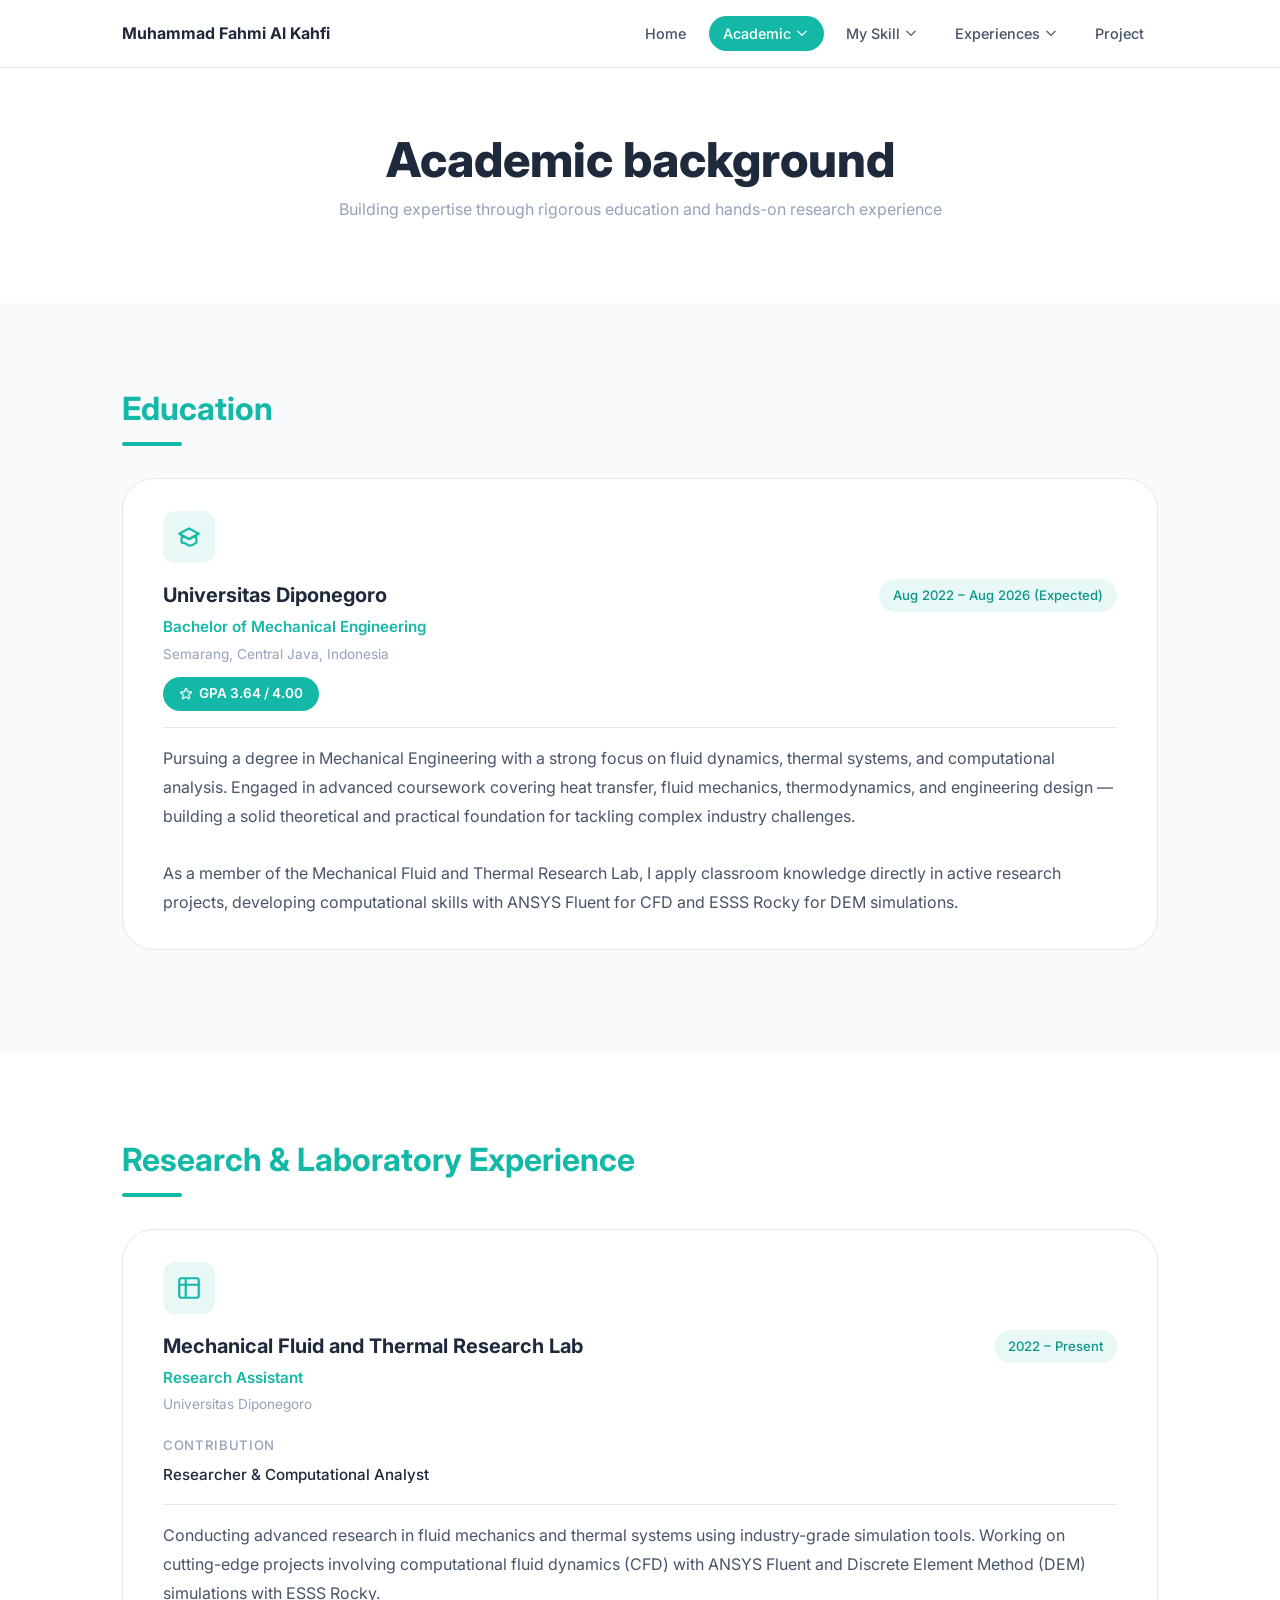
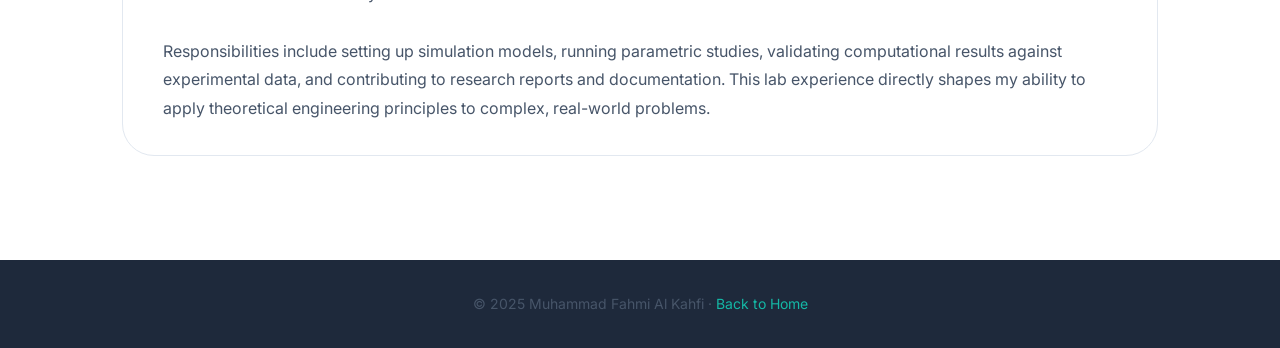
==== academic.html @ cd157254 "Initial commit - portfolio website" ====
<!DOCTYPE html>
<html lang="en">
<head>
  <meta charset="UTF-8" />
  <meta name="viewport" content="width=device-width, initial-scale=1.0" />
  <title>Academic — Muhammad Fahmi Al Kahfi</title>
  <link rel="stylesheet" href="assets/style.css" />
  <style>
    .academic-card {
      background: var(--white);
      border: 1px solid var(--border);
      border-radius: var(--radius-xl);
      padding: 2rem 2.5rem;
      margin-bottom: 1.5rem;
      transition: box-shadow var(--transition), transform var(--transition);
    }
    .academic-card:hover { box-shadow: var(--shadow-lg); transform: translateY(-3px); }

    .academic-card-header {
      display: flex;
      justify-content: space-between;
      align-items: flex-start;
      flex-wrap: wrap;
      gap: 1rem;
      margin-bottom: 1rem;
    }
    .academic-icon {
      width: 52px; height: 52px;
      background: var(--teal-soft);
      border-radius: var(--radius-md);
      display: flex; align-items: center; justify-content: center;
      color: var(--teal);
      margin-bottom: 1rem;
    }
    .academic-icon svg { width: 26px; height: 26px; }
    .academic-institution { font-size: 1.25rem; font-weight: 700; color: var(--dark); margin-bottom: 0.25rem; }
    .academic-role { color: var(--teal); font-weight: 600; font-size: 0.95rem; margin-bottom: 0.25rem; }
    .academic-meta { font-size: 0.85rem; color: var(--muted); }
    .academic-period {
      background: var(--teal-soft);
      color: var(--teal-dark);
      padding: 6px 14px;
      border-radius: 20px;
      font-size: 0.82rem;
      font-weight: 500;
      white-space: nowrap;
    }
    .gpa-badge {
      display: inline-flex;
      align-items: center;
      gap: 6px;
      background: var(--teal);
      color: var(--white);
      padding: 6px 16px;
      border-radius: 20px;
      font-size: 0.85rem;
      font-weight: 600;
      margin-top: 0.75rem;
    }
    .academic-desc {
      margin-top: 1rem;
      padding-top: 1rem;
      border-top: 1px solid var(--border);
      color: var(--mid);
      line-height: 1.8;
    }
    .paper-link {
      display: inline-flex;
      align-items: center;
      gap: 6px;
      margin-top: 1rem;
      color: var(--teal);
      font-size: 0.875rem;
      font-weight: 500;
      padding: 6px 14px;
      border: 1.5px solid var(--teal);
      border-radius: 20px;
      transition: all var(--transition);
    }
    .paper-link:hover { background: var(--teal); color: var(--white); }
    .paper-link svg { width: 15px; height: 15px; }
    .section-header { margin-bottom: 2rem; }
  </style>
</head>
<body>

<!-- ========== NAVBAR ========== -->
<nav class="navbar">
  <div class="container">
    <a href="index.html" class="nav-brand">Muhammad Fahmi Al Kahfi</a>
    <button class="nav-toggle" aria-label="Toggle menu">
      <svg fill="none" stroke="currentColor" viewBox="0 0 24 24"><path stroke-linecap="round" stroke-linejoin="round" stroke-width="2" d="M4 6h16M4 12h16M4 18h16"/></svg>
    </button>
    <ul class="nav-links">
      <li><a href="index.html" class="nav-link">Home</a></li>
      <li class="nav-item">
        <a href="academic.html" class="nav-link active">
          Academic
          <svg fill="none" stroke="currentColor" viewBox="0 0 24 24"><path stroke-linecap="round" stroke-linejoin="round" stroke-width="2" d="M19 9l-7 7-7-7"/></svg>
        </a>
        <div class="dropdown">
          <a href="#education">Diponegoro University</a>
          <a href="#research">Mechanical Fluid &amp; Thermal Research Lab</a>
        </div>
      </li>
      <li class="nav-item">
        <a href="skill.html" class="nav-link">
          My Skill
          <svg fill="none" stroke="currentColor" viewBox="0 0 24 24"><path stroke-linecap="round" stroke-linejoin="round" stroke-width="2" d="M19 9l-7 7-7-7"/></svg>
        </a>
        <div class="dropdown">
          <a href="skill.html#hard">Hard Skill</a>
          <a href="skill.html#soft">Soft Skill</a>
        </div>
      </li>
      <li class="nav-item">
        <a href="experience.html" class="nav-link">
          Experiences
          <svg fill="none" stroke="currentColor" viewBox="0 0 24 24"><path stroke-linecap="round" stroke-linejoin="round" stroke-width="2" d="M19 9l-7 7-7-7"/></svg>
        </a>
        <div class="dropdown">
          <a href="experience.html#professional">Professional</a>
          <a href="experience.html#organisational">Organisational</a>
          <a href="experience.html#other">Other Experience</a>
        </div>
      </li>
      <li><a href="project.html" class="nav-link">Project</a></li>
    </ul>
  </div>
</nav>

<!-- ========== PAGE HERO ========== -->
<div class="section-alt" style="padding: 4rem 0 2rem;">
  <div class="container">
    <h1 class="page-hero-title" data-label="academic.pageTitle">Academic background</h1>
    <p class="page-hero-sub" data-label="academic.pageSub">Building expertise through rigorous education and hands-on research experience</p>
  </div>
</div>

<!-- ========== EDUCATION ========== -->
<section class="section" id="education">
  <div class="container">
    <div class="animate section-header">
      <div class="section-title" data-label="academic.educationTitle">Education</div>
      <div class="divider"></div>
    </div>

    <div id="education-container"><div class="animate academic-card">
      <div class="academic-icon">
        <svg fill="none" stroke="currentColor" viewBox="0 0 24 24"><path stroke-linecap="round" stroke-linejoin="round" stroke-width="2" d="M12 14l9-5-9-5-9 5 9 5z"/><path stroke-linecap="round" stroke-linejoin="round" stroke-width="2" d="M12 14l6.16-3.422a12.083 12.083 0 01.665 6.479A11.952 11.952 0 0012 20.055a11.952 11.952 0 00-6.824-2.998 12.078 12.078 0 01.665-6.479L12 14z"/></svg>
      </div>
      <div class="academic-card-header">
        <div>
          <div class="academic-institution">Universitas Diponegoro</div>
          <div class="academic-role">Bachelor of Mechanical Engineering</div>
          <div class="academic-meta">Semarang, Central Java, Indonesia</div>
          <div class="gpa-badge">
            <svg fill="none" stroke="currentColor" viewBox="0 0 24 24" style="width:14px;height:14px;"><path stroke-linecap="round" stroke-linejoin="round" stroke-width="2" d="M11.049 2.927c.3-.921 1.603-.921 1.902 0l1.519 4.674a1 1 0 00.95.69h4.915c.969 0 1.371 1.24.588 1.81l-3.976 2.888a1 1 0 00-.363 1.118l1.518 4.674c.3.922-.755 1.688-1.538 1.118l-3.976-2.888a1 1 0 00-1.176 0l-3.976 2.888c-.783.57-1.838-.197-1.538-1.118l1.518-4.674a1 1 0 00-.363-1.118l-3.976-2.888c-.784-.57-.38-1.81.588-1.81h4.914a1 1 0 00.951-.69l1.519-4.674z"/></svg>
            GPA 3.64 / 4.00
          </div>
        </div>
        <span class="academic-period">Aug 2022 – Aug 2026 (Expected)</span>
      </div>
      <div class="academic-desc">
        Pursuing a degree in Mechanical Engineering with a strong focus on fluid dynamics, thermal systems, and computational analysis. Engaged in advanced coursework covering heat transfer, fluid mechanics, thermodynamics, and engineering design — building a solid theoretical and practical foundation for tackling complex industry challenges.
        <br><br>
        As a member of the Mechanical Fluid and Thermal Research Lab, I apply classroom knowledge directly in active research projects, developing computational skills with ANSYS Fluent for CFD and ESSS Rocky for DEM simulations.
      </div>
    </div></div>
  </div>
</section>

<!-- ========== RESEARCH / LAB EXPERIENCE ========== -->
<section class="section-alt" id="research">
  <div class="container">
    <div class="animate section-header">
      <div class="section-title" data-label="academic.researchTitle">Research &amp; Laboratory Experience</div>
      <div class="divider"></div>
    </div>

    <div id="research-container"><div class="animate academic-card">
      <div class="academic-icon">
        <svg fill="none" stroke="currentColor" viewBox="0 0 24 24"><path stroke-linecap="round" stroke-linejoin="round" stroke-width="2" d="M9 3H5a2 2 0 00-2 2v4m6-6h10a2 2 0 012 2v4M9 3v18m0 0h10a2 2 0 002-2V9M9 21H5a2 2 0 01-2-2V9m0 0h18"/></svg>
      </div>
      <div class="academic-card-header">
        <div>
          <div class="academic-institution">Mechanical Fluid and Thermal Research Lab</div>
          <div class="academic-role">Research Assistant</div>
          <div class="academic-meta">Universitas Diponegoro · Semarang, Indonesia</div>
        </div>
        <span class="academic-period">2022 – Present</span>
      </div>
      <div style="margin-bottom: 0.75rem;">
        <span style="font-size:0.82rem; color:var(--muted); font-weight:500; text-transform:uppercase; letter-spacing:0.05em;">Contribution</span>
        <p style="margin-top:0.25rem; font-size:0.95rem; color:var(--dark); font-weight:500;">Researcher &amp; Computational Analyst</p>
      </div>
      <div class="academic-desc">
        Conducting advanced research in fluid mechanics and thermal systems using industry-grade simulation tools. Working on cutting-edge projects involving computational fluid dynamics (CFD) with ANSYS Fluent and Discrete Element Method (DEM) simulations with ESSS Rocky.
        <br><br>
        Responsibilities include setting up simulation models, running parametric studies, validating computational results against experimental data, and contributing to research reports and documentation. This lab experience directly shapes my ability to apply theoretical engineering principles to complex, real-world problems.
      </div>
      <!-- Paper link (optional — uncomment when available)
      <a href="#" target="_blank" class="paper-link">
        <svg fill="none" stroke="currentColor" viewBox="0 0 24 24"><path stroke-linecap="round" stroke-linejoin="round" stroke-width="2" d="M10 6H6a2 2 0 00-2 2v10a2 2 0 002 2h10a2 2 0 002-2v-4M14 4h6m0 0v6m0-6L10 14"/></svg>
        View Published Paper
      </a>
      -->
    </div>
  </div></div>
  </div>
</section>

<footer>
  <div class="container">
    <p>© 2025 Muhammad Fahmi Al Kahfi · <a href="index.html">Back to Home</a></p>
  </div>
</footer>

<script src="assets/main.js"></script>
<script src="assets/loader.js" defer></script>
</body>
</html>
---- assets/style.css ----
/* =============================================
   PORTFOLIO — Muhammad Fahmi Al Kahfi
   Design System & Shared Styles
   ============================================= */

/* --- Google Fonts --- */
@import url('https://fonts.googleapis.com/css2?family=Inter:wght@300;400;500;600;700;800&display=swap');

/* --- CSS Variables --- */
:root {
  --teal:        #14B8A6;
  --teal-dark:   #0D9488;
  --teal-light:  #CCFBF1;
  --teal-soft:   rgba(20, 184, 166, 0.1);

  --dark:        #1E293B;
  --mid:         #475569;
  --muted:       #94A3B8;
  --border:      #E2E8F0;
  --bg:          #F8FAFC;
  --white:       #FFFFFF;

  --pink-soft:   rgba(251, 113, 133, 0.25);
  --teal-glow:   rgba(20, 184, 166, 0.30);

  --radius-sm:   8px;
  --radius-md:   12px;
  --radius-lg:   20px;
  --radius-xl:   32px;

  --shadow-sm:   0 1px 3px rgba(0,0,0,0.08);
  --shadow-md:   0 4px 16px rgba(0,0,0,0.08);
  --shadow-lg:   0 8px 32px rgba(0,0,0,0.10);

  --nav-h:       68px;
  --transition:  0.25s ease;
}

/* --- Reset & Base --- */
*, *::before, *::after { box-sizing: border-box; margin: 0; padding: 0; }

html { scroll-behavior: smooth; }

body {
  font-family: 'Inter', sans-serif;
  background: var(--bg);
  color: var(--dark);
  line-height: 1.6;
  -webkit-font-smoothing: antialiased;
}

a { text-decoration: none; color: inherit; }
ul { list-style: none; }
img { max-width: 100%; display: block; }
button { cursor: pointer; font-family: inherit; }

/* --- Typography --- */
h1 { font-size: clamp(2.2rem, 5vw, 3.5rem); font-weight: 800; line-height: 1.15; }
h2 { font-size: clamp(1.6rem, 3vw, 2.2rem); font-weight: 700; line-height: 1.25; }
h3 { font-size: 1.2rem; font-weight: 600; }
h4 { font-size: 1rem; font-weight: 600; }
p  { color: var(--mid); line-height: 1.75; }

.section-title {
  font-size: clamp(1.5rem, 3vw, 2rem);
  font-weight: 700;
  color: var(--teal);
  margin-bottom: 0.5rem;
}
.section-subtitle {
  color: var(--muted);
  font-size: 1rem;
  margin-bottom: 2.5rem;
}
.page-hero-title {
  font-size: clamp(2rem, 4vw, 3rem);
  font-weight: 800;
  color: var(--dark);
  text-align: center;
  margin-bottom: 0.5rem;
}
.page-hero-sub {
  text-align: center;
  color: var(--muted);
  font-size: 1rem;
  margin-bottom: 3rem;
}

/* --- Layout --- */
.container {
  max-width: 1100px;
  margin: 0 auto;
  padding: 0 2rem;
}
.section {
  padding: 5rem 0;
}
.section-alt {
  background: var(--white);
  padding: 5rem 0;
}
.grid-2 { display: grid; grid-template-columns: 1fr 1fr; gap: 1.5rem; }
.grid-3 { display: grid; grid-template-columns: repeat(3, 1fr); gap: 1.5rem; }

/* --- Navbar --- */
.navbar {
  position: sticky;
  top: 0;
  z-index: 1000;
  background: var(--white);
  border-bottom: 1px solid var(--border);
  height: var(--nav-h);
  display: flex;
  align-items: center;
}
.navbar .container {
  display: flex;
  justify-content: space-between;
  align-items: center;
  width: 100%;
}
.nav-brand {
  font-size: 1rem;
  font-weight: 700;
  color: var(--dark);
  white-space: nowrap;
}
.nav-links {
  display: flex;
  align-items: center;
  gap: 0.5rem;
}
.nav-item {
  position: relative;
}
.nav-link {
  display: flex;
  align-items: center;
  gap: 4px;
  padding: 0.4rem 0.9rem;
  border-radius: 20px;
  font-size: 0.9rem;
  font-weight: 500;
  color: var(--mid);
  transition: color var(--transition);
  white-space: nowrap;
}
.nav-link:hover { color: var(--teal); }
.nav-link.active {
  background: var(--teal);
  color: var(--white);
}
.nav-link.active:hover { color: var(--white); }
.nav-link svg { width: 14px; height: 14px; transition: transform var(--transition); }
.nav-item:hover .nav-link svg { transform: rotate(180deg); }

/* Dropdown — top:100% + padding-top bridges the gap so hover stays active */
.dropdown {
  display: none;
  position: absolute;
  top: 100%;
  left: 0;
  min-width: 200px;
  background: var(--white);
  border: 1px solid var(--border);
  border-radius: var(--radius-md);
  box-shadow: var(--shadow-lg);
  overflow: visible;
  z-index: 999;
  padding-top: 8px;
}
/* Invisible bridge so moving mouse into dropdown doesn't break hover */
.dropdown::before {
  content: '';
  position: absolute;
  top: -8px;
  left: 0;
  right: 0;
  height: 8px;
}
/* Visible box starts below the bridge */
.dropdown a:first-child { border-radius: var(--radius-md) var(--radius-md) 0 0; }
.dropdown a:last-child  { border-radius: 0 0 var(--radius-md) var(--radius-md); }
.nav-item:hover .dropdown { display: block; }
.dropdown a {
  display: block;
  padding: 0.7rem 1.2rem;
  font-size: 0.875rem;
  color: var(--mid);
  transition: background var(--transition), color var(--transition);
}
.dropdown a:hover {
  background: var(--teal-soft);
  color: var(--teal-dark);
}

/* Mobile toggle */
.nav-toggle {
  display: none;
  background: none;
  border: none;
  padding: 0.5rem;
  color: var(--dark);
}
.nav-toggle svg { width: 24px; height: 24px; }

/* --- Buttons --- */
.btn {
  display: inline-flex;
  align-items: center;
  gap: 8px;
  padding: 0.65rem 1.5rem;
  border-radius: 20px;
  font-size: 0.9rem;
  font-weight: 500;
  transition: all var(--transition);
  border: 2px solid transparent;
}
.btn-primary {
  background: var(--teal);
  color: var(--white);
  border-color: var(--teal);
}
.btn-primary:hover {
  background: var(--teal-dark);
  border-color: var(--teal-dark);
  transform: translateY(-1px);
  box-shadow: var(--shadow-md);
}
.btn-outline {
  background: transparent;
  color: var(--teal);
  border-color: var(--teal);
}
.btn-outline:hover {
  background: var(--teal);
  color: var(--white);
}
.btn-scroll {
  width: 46px; height: 46px;
  border-radius: 50%;
  background: transparent;
  border: 2px solid var(--teal);
  color: var(--teal);
  display: flex; align-items: center; justify-content: center;
  transition: all var(--transition);
  cursor: pointer;
}
.btn-scroll:hover {
  background: var(--teal);
  color: var(--white);
}
.btn-scroll svg { width: 20px; height: 20px; }

/* --- Cards --- */
.card {
  background: var(--white);
  border: 1px solid var(--border);
  border-radius: var(--radius-lg);
  padding: 1.75rem;
  transition: box-shadow var(--transition), transform var(--transition);
}
.card:hover {
  box-shadow: var(--shadow-lg);
  transform: translateY(-3px);
}
.card-icon {
  width: 44px; height: 44px;
  background: var(--teal-soft);
  border-radius: var(--radius-md);
  display: flex; align-items: center; justify-content: center;
  color: var(--teal);
  margin-bottom: 1rem;
}
.card-icon svg { width: 22px; height: 22px; }

/* --- Tags / Badges --- */
.tag {
  display: inline-flex;
  align-items: center;
  padding: 4px 12px;
  border-radius: 20px;
  font-size: 0.78rem;
  font-weight: 500;
  background: var(--teal-soft);
  color: var(--teal-dark);
  border: 1px solid rgba(20, 184, 166, 0.2);
  transition: all var(--transition);
  cursor: pointer;
}
.tag:hover, .tag.active {
  background: var(--teal);
  color: var(--white);
  border-color: var(--teal);
}
.tag-row {
  display: flex;
  flex-wrap: wrap;
  gap: 0.5rem;
}

/* --- Progress Bar --- */
.progress-wrap { margin-top: 0.75rem; }
.progress-label {
  display: flex;
  justify-content: space-between;
  font-size: 0.8rem;
  color: var(--muted);
  margin-bottom: 4px;
}
.progress-bar {
  height: 6px;
  background: var(--border);
  border-radius: 3px;
  overflow: hidden;
}
.progress-fill {
  height: 100%;
  background: linear-gradient(90deg, var(--teal-dark), var(--teal));
  border-radius: 3px;
  transition: width 1s ease;
  width: 0;
}

/* --- Timeline --- */
.timeline { position: relative; padding-left: 28px; }
.timeline::before {
  content: '';
  position: absolute;
  left: 6px; top: 8px; bottom: 0;
  width: 2px;
  background: var(--border);
}
.timeline-item {
  position: relative;
  margin-bottom: 2rem;
}
.timeline-dot {
  position: absolute;
  left: -24px; top: 6px;
  width: 12px; height: 12px;
  border-radius: 50%;
  background: var(--teal);
  border: 2px solid var(--white);
  box-shadow: 0 0 0 2px var(--teal);
}
.timeline-dot.inactive {
  background: var(--border);
  box-shadow: 0 0 0 2px var(--border);
}
.timeline-meta {
  display: flex;
  justify-content: space-between;
  flex-wrap: wrap;
  gap: 0.25rem;
  margin-bottom: 0.4rem;
}
.timeline-org {
  font-size: 0.85rem;
  color: var(--teal);
  font-weight: 500;
}
.timeline-period {
  font-size: 0.8rem;
  color: var(--muted);
  display: flex;
  align-items: center;
  gap: 4px;
}
.timeline-location {
  font-size: 0.8rem;
  color: var(--muted);
}

/* --- Section Divider --- */
.divider {
  width: 60px;
  height: 4px;
  background: var(--teal);
  border-radius: 2px;
  margin-bottom: 1.5rem;
}

/* --- Link styled --- */
.link-teal {
  color: var(--teal);
  font-size: 0.875rem;
  font-weight: 500;
  display: inline-flex;
  align-items: center;
  gap: 4px;
  transition: color var(--transition);
}
.link-teal:hover { color: var(--teal-dark); }
.link-teal svg { width: 14px; height: 14px; }

/* --- Image Gallery --- */
.img-gallery {
  display: flex;
  gap: 0.75rem;
  overflow-x: auto;
  padding-bottom: 0.5rem;
  scroll-snap-type: x mandatory;
}
.img-gallery::-webkit-scrollbar { height: 4px; }
.img-gallery::-webkit-scrollbar-track { background: var(--border); border-radius: 2px; }
.img-gallery::-webkit-scrollbar-thumb { background: var(--teal); border-radius: 2px; }
.img-gallery img {
  width: 160px;
  height: 110px;
  object-fit: cover;
  border-radius: var(--radius-sm);
  flex-shrink: 0;
  scroll-snap-align: start;
}

/* --- Expand Panel --- */
.expand-panel {
  max-height: 0;
  overflow: hidden;
  transition: max-height 0.4s ease, padding 0.3s ease;
}
.expand-panel.open {
  max-height: 600px;
}
.expand-panel-inner {
  padding-top: 1rem;
  border-top: 1px solid var(--border);
  margin-top: 1rem;
}

/* --- Modal / Overlay --- */
.modal-overlay {
  display: none;
  position: fixed;
  inset: 0;
  background: rgba(15, 23, 42, 0.7);
  z-index: 2000;
  align-items: center;
  justify-content: center;
  padding: 1rem;
  backdrop-filter: blur(4px);
}
.modal-overlay.open { display: flex; }
.modal {
  background: var(--white);
  border-radius: var(--radius-xl);
  max-width: 720px;
  width: 100%;
  max-height: 90vh;
  overflow-y: auto;
  padding: 2.5rem;
  position: relative;
  animation: modalIn 0.3s ease;
}
@keyframes modalIn {
  from { opacity: 0; transform: scale(0.95) translateY(20px); }
  to   { opacity: 1; transform: scale(1) translateY(0); }
}
.modal-close {
  position: absolute;
  top: 1.25rem; right: 1.25rem;
  width: 36px; height: 36px;
  border-radius: 50%;
  background: var(--bg);
  border: none;
  display: flex; align-items: center; justify-content: center;
  color: var(--mid);
  transition: background var(--transition);
}
.modal-close:hover { background: var(--border); }
.modal-close svg { width: 18px; height: 18px; }

/* --- Footer --- */
footer {
  background: var(--dark);
  color: var(--muted);
  padding: 2rem 0;
  text-align: center;
  font-size: 0.875rem;
}
footer a { color: var(--teal); }

/* --- Responsive --- */
@media (max-width: 900px) {
  .grid-2 { grid-template-columns: 1fr; }
  .grid-3 { grid-template-columns: 1fr 1fr; }
}
@media (max-width: 640px) {
  .container { padding: 0 1.25rem; }
  .section, .section-alt { padding: 3.5rem 0; }
  .grid-3 { grid-template-columns: 1fr; }
  .nav-links { display: none; flex-direction: column; position: absolute; top: var(--nav-h); left: 0; right: 0; background: var(--white); padding: 1rem; border-bottom: 1px solid var(--border); gap: 0.25rem; }
  .nav-links.open { display: flex; }
  .nav-toggle { display: block; }
  .dropdown { position: static; box-shadow: none; border: none; padding-left: 1rem; }
}
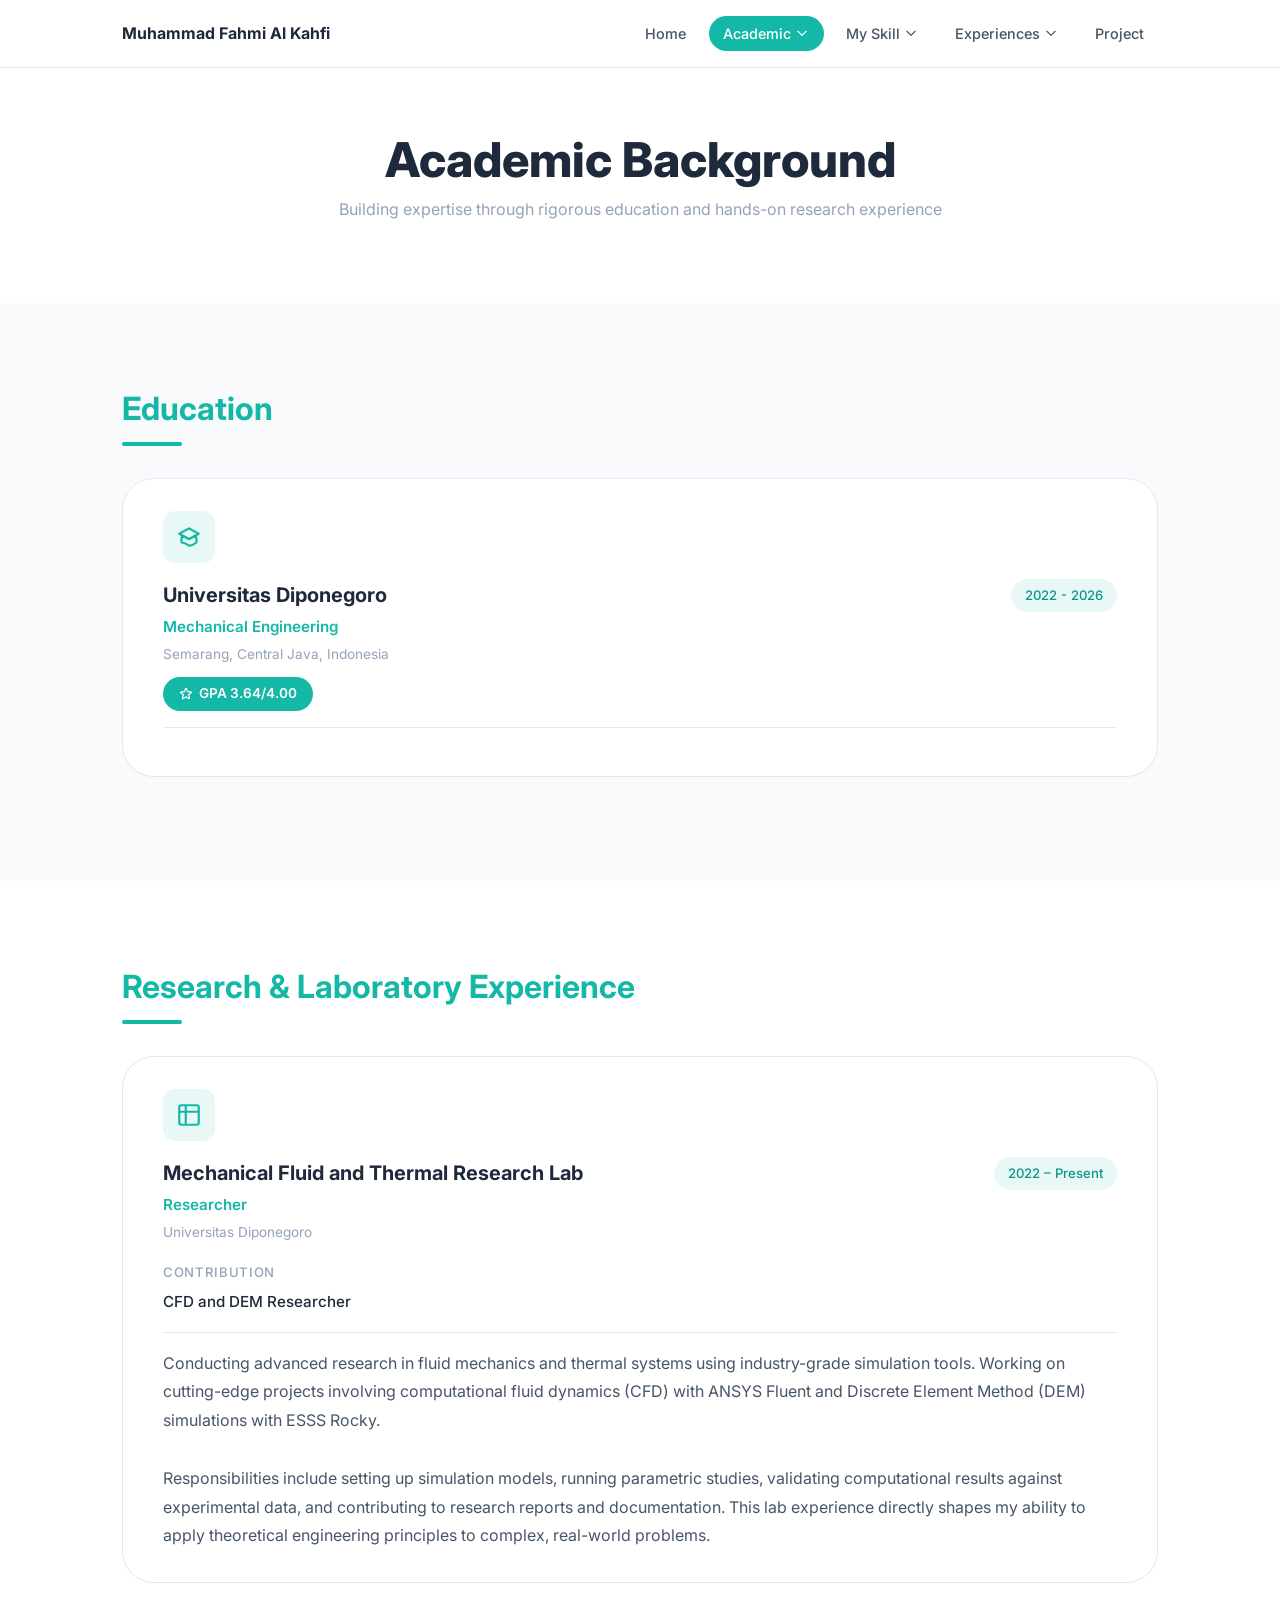
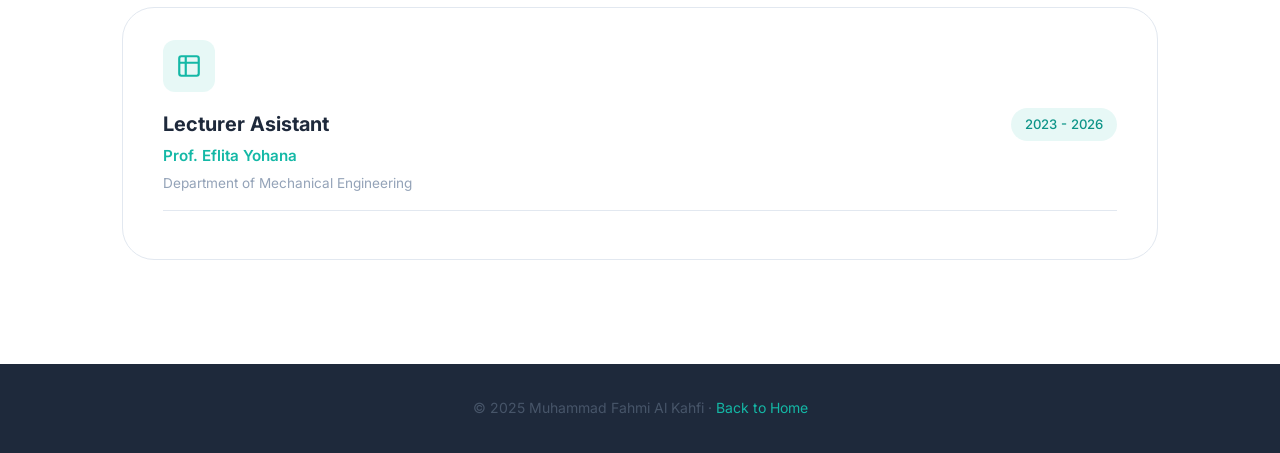
==== commit 29c56d36: "Stable-v2 Bug fixed Add carousel Fetured function" ====
--- a/academic.html
+++ b/academic.html
@@ -98,7 +98,7 @@
           Academic
           <svg fill="none" stroke="currentColor" viewBox="0 0 24 24"><path stroke-linecap="round" stroke-linejoin="round" stroke-width="2" d="M19 9l-7 7-7-7"/></svg>
         </a>
-        <div class="dropdown">
+        <div class="dropdown dropdown-academic">
           <a href="#education">Diponegoro University</a>
           <a href="#research">Mechanical Fluid &amp; Thermal Research Lab</a>
         </div>
@@ -108,7 +108,7 @@
           My Skill
           <svg fill="none" stroke="currentColor" viewBox="0 0 24 24"><path stroke-linecap="round" stroke-linejoin="round" stroke-width="2" d="M19 9l-7 7-7-7"/></svg>
         </a>
-        <div class="dropdown">
+        <div class="dropdown dropdown-skill">
           <a href="skill.html#hard">Hard Skill</a>
           <a href="skill.html#soft">Soft Skill</a>
         </div>
--- a/assets/style.css
+++ b/assets/style.css
@@ -182,6 +182,19 @@
 .dropdown a:first-child { border-radius: var(--radius-md) var(--radius-md) 0 0; }
 .dropdown a:last-child  { border-radius: 0 0 var(--radius-md) var(--radius-md); }
 .nav-item:hover .dropdown { display: block; }
+.dropdown-header {
+  display: block;
+  font-size: 0.72rem;
+  font-weight: 700;
+  color: var(--muted);
+  text-transform: uppercase;
+  letter-spacing: 0.08em;
+  padding: 0.4rem 1.2rem 0.2rem;
+  pointer-events: none;
+  border-top: 1px solid var(--border);
+  margin-top: 0.25rem;
+}
+.dropdown-header:first-child { border-top: none; margin-top: 0; }
 .dropdown a {
   display: block;
   padding: 0.7rem 1.2rem;
@@ -481,6 +494,165 @@
 }
 footer a { color: var(--teal); }
 
+/* =========================================================
+   AUTO-SCROLL CAROUSELS (landing page)
+   ========================================================= */
+@keyframes scroll-left {
+  /* translate3d forces GPU compositing, eliminates sub-pixel jitter */
+  from { transform: translate3d(0, 0, 0); }
+  to   { transform: translate3d(-50%, 0, 0); }
+}
+
+.carousel-wrap {
+  overflow: hidden;
+  position: relative;
+  /* Fade edges for polished look */
+  -webkit-mask-image: linear-gradient(to right, transparent 0%, #000 7%, #000 93%, transparent 100%);
+  mask-image:         linear-gradient(to right, transparent 0%, #000 7%, #000 93%, transparent 100%);
+}
+
+.carousel-track {
+  display: flex;
+  /* NO gap here — margin-right on each card keeps pitch uniform so -50% is exact */
+  width: max-content;
+  animation: scroll-left 40s linear infinite;
+  will-change: transform;
+}
+
+.carousel-track:hover {
+  animation-play-state: paused;
+}
+
+/* ── Academic / Experience slide card ── */
+.slide-card {
+  flex-shrink: 0;
+  width: 260px;
+  margin-right: 1.25rem; /* gap via margin keeps -50% translate mathematically exact */
+  background: var(--white);
+  border: 1px solid var(--border);
+  border-radius: var(--radius-lg);
+  padding: 1.4rem 1.5rem;
+  display: flex;
+  flex-direction: column;
+  gap: 0.45rem;
+  color: inherit;
+  transition: box-shadow var(--transition), transform var(--transition);
+  text-decoration: none;
+}
+.slide-card:hover {
+  box-shadow: var(--shadow-lg);
+  transform: translateY(-3px);
+}
+
+.slide-badge {
+  display: inline-block;
+  padding: 2px 10px;
+  border-radius: 20px;
+  font-size: 0.7rem;
+  font-weight: 600;
+  background: var(--teal-soft);
+  color: var(--teal-dark);
+  border: 1px solid rgba(20,184,166,0.2);
+  width: fit-content;
+  margin-bottom: 0.1rem;
+}
+
+.slide-icon {
+  color: var(--teal);
+  line-height: 1;
+}
+
+.slide-title {
+  font-size: 0.92rem;
+  font-weight: 600;
+  color: var(--dark);
+  line-height: 1.3;
+}
+
+.slide-org {
+  font-size: 0.83rem;
+  color: var(--teal);
+  font-weight: 500;
+}
+
+.slide-sub {
+  font-size: 0.8rem;
+  color: var(--muted);
+  line-height: 1.4;
+}
+
+.slide-period {
+  font-size: 0.76rem;
+  color: var(--muted);
+  margin-top: auto;
+  padding-top: 0.4rem;
+}
+
+/* ── Project slide card ── */
+.slide-proj {
+  flex-shrink: 0;
+  width: 280px;
+  margin-right: 1.25rem; /* gap via margin keeps -50% translate mathematically exact */
+  background: var(--white);
+  border: 1px solid var(--border);
+  border-radius: var(--radius-lg);
+  overflow: hidden;
+  display: flex;
+  flex-direction: column;
+  color: inherit;
+  text-decoration: none;
+  transition: box-shadow var(--transition), transform var(--transition);
+}
+.slide-proj:hover {
+  box-shadow: var(--shadow-lg);
+  transform: translateY(-3px);
+}
+
+.slide-thumb-area {
+  height: 148px;
+  overflow: hidden;
+  background: var(--bg);
+  flex-shrink: 0;
+}
+.slide-thumb-area img {
+  width: 100%;
+  height: 100%;
+  object-fit: cover;
+  display: block;
+}
+.slide-thumb-placeholder {
+  width: 100%;
+  height: 100%;
+  display: flex;
+  align-items: center;
+  justify-content: center;
+  color: var(--muted);
+  background: var(--border);
+}
+.slide-thumb-placeholder svg { width: 36px; height: 36px; }
+
+.slide-body {
+  padding: 1rem 1.1rem;
+  display: flex;
+  flex-direction: column;
+  gap: 0.35rem;
+  flex: 1;
+}
+
+.slide-badges {
+  display: flex;
+  flex-wrap: wrap;
+  gap: 0.35rem;
+  margin-bottom: 0.1rem;
+}
+
+.slide-headline {
+  font-size: 0.88rem;
+  font-weight: 600;
+  color: var(--dark);
+  line-height: 1.3;
+}
+
 /* --- Responsive --- */
 @media (max-width: 900px) {
   .grid-2 { grid-template-columns: 1fr; }
